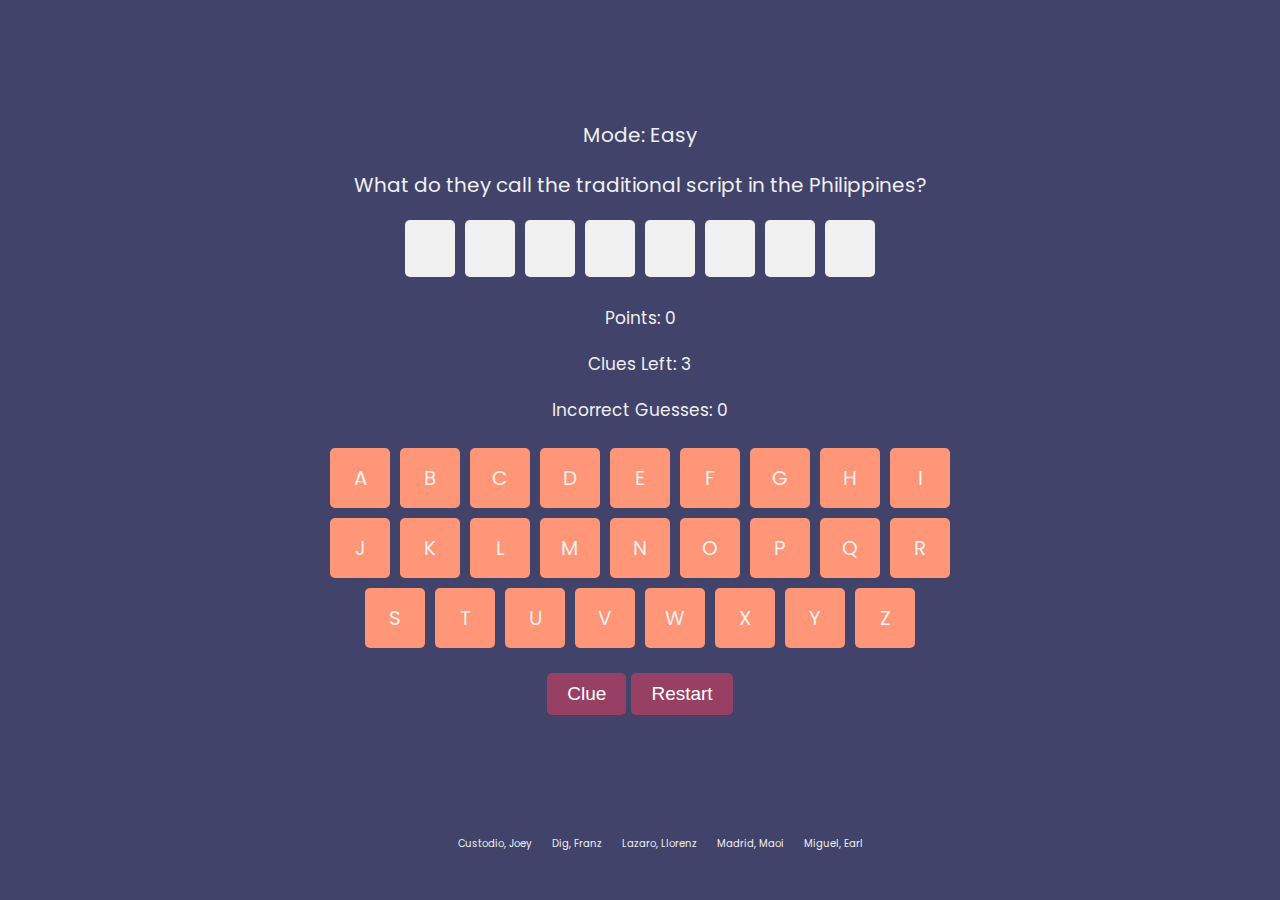
==== index.html @ 13a61068 "Add files via upload" ====
<!DOCTYPE html>
<html lang="en">
<head>
    <meta charset="UTF-8">
    <meta name="viewport" content="width=device-width, initial-scale=1.0">
    <title>Hangaroo</title>
    <link rel="stylesheet" href="styletest.css">
</head>
<body>
    <div id="container">
        <div id="mode">Mode: <span id="gameMode">Easy</span></div>
        <div id="question"></div>
        <div id="word"></div>
        <div id="points">Points: <span id="score">0</span></div>
        <div id="clues">Clues Left: <span id="cluesLeft">3</span></div>
        <div id="incorrectGuesses">Incorrect Guesses: <span id="incorrectCount">0</span></div>
        <div id="alphabet">
            <div class="row">
                <!-- Add buttons for the first row of alphabet -->
            </div>
            <div class="row">
                <!-- Add buttons for the second row of alphabet -->
            </div>
            <div class="row">
                <!-- Add buttons for the third row of alphabet -->
            </div>
        </div>
        <button id="clueBtn">Clue</button>
        <button id="restartBtn">Restart</button>
    </div>
    <script src="scripttest.js"></script>
    <footer>
        <div class="footer-content">
            <ul class="members">
                <li>Custodio, Joey</li>
                <li>Dig, Franz</li>
                <li>Lazaro, Llorenz</li>
                <li>Madrid, Maoi</li>
                <li>Miguel, Earl</li>
        </div>
    </footer>
</body>
</html>
---- styletest.css ----
@import url('https://fonts.googleapis.com/css2?family=Poppins&family=Zen+Maru+Gothic:wght@700&display=swap');

body {
    font-family: Poppins;
    background: #41436a;
    font-size: 20px;
}

#container {
    text-align: center;
    margin-top: 120px;

}


#mode, #question, #points, #clues, #mode, #incorrectGuesses {
    margin-top: 20px;
    color: #f0f0f0;
}

#points, #clues, #incorrectGuesses {
    font-size: 17px;
}

#clueBtn {
    margin-top: 10px;
}

#word {
    margin-top: 20px;
}

.box {
    display: inline-block;
    width: 50px;
    height: 50px;
    border: transparent;
    background: #f0f0f0;
    border-radius: 5px;
    padding-top: 7px;
    margin: 0 5px;
    align-content: center;
    text-align: center;
    white-space: nowrap; /* Prevent text from wrapping */
    overflow: hidden; /* Hide overflow text */
}

footer{
    position: absolute;
    bottom: 0;
    left: 0;
    right: 0;
    height: auto;
    width: 100vw;
    padding-top: 40px;
}

.footer-content{
    display: flex;
    align-items: center;
    justify-content: center;
    flex-direction: column;
    text-align: center;
}

.members{
    list-style: none;
    display: flex;
    align-items: center;
    justify-content: center;
    margin: 1rem 0 3rem 0;
}

.members li{
    margin: 0 10px;
    color: #f0f0f0;
    font-size: 10px;
}
/* Update styles for the alphabet buttons */
#alphabet {
    text-align: center; /* Align content at the center */
    margin-top: 20px;
}

#alphabet .row {
    display: flex; /* Use flexbox for rows */
    justify-content: center; /* Center align items in rows */
}

#alphabet button {
    background-color: #fe9677;
    color: #f0f0f0;
    font-size: 20px;
    font-family: Poppins;
    width: 60px;
    height: 60px;
    padding: 10px 15px;
    margin: 5px;
    border: none;
    cursor: pointer;
    border-radius: 5px;
    transition: background-color 0.3s;
}

#alphabet button:hover {
    transform: translateY(-5px);
    background-color: #FF7E56;
    
}
/* CSS for clue and restart buttons */
#clueBtn, #restartBtn {
    background-color: #984063;
    font-size: 19px;
    color: #fff;
    padding: 10px 20px;
    margin-top: 20px;
    border: none;
    border-radius: 5px;
    cursor: pointer;
    transition: background-color 0.3s;
}

#clueBtn:hover, #restartBtn:hover {
    background-color: #f64668;
}

/* CSS for highlighting clues */
#alphabet button.clue-highlight {
    background-color: #F98749; /* color for highlighted clues */
    color: #fff;
}


#alphabet button.used {
    background-color: #BF7B66; /*for used letters */
    color: #fff; /* White text color for used letters */
}
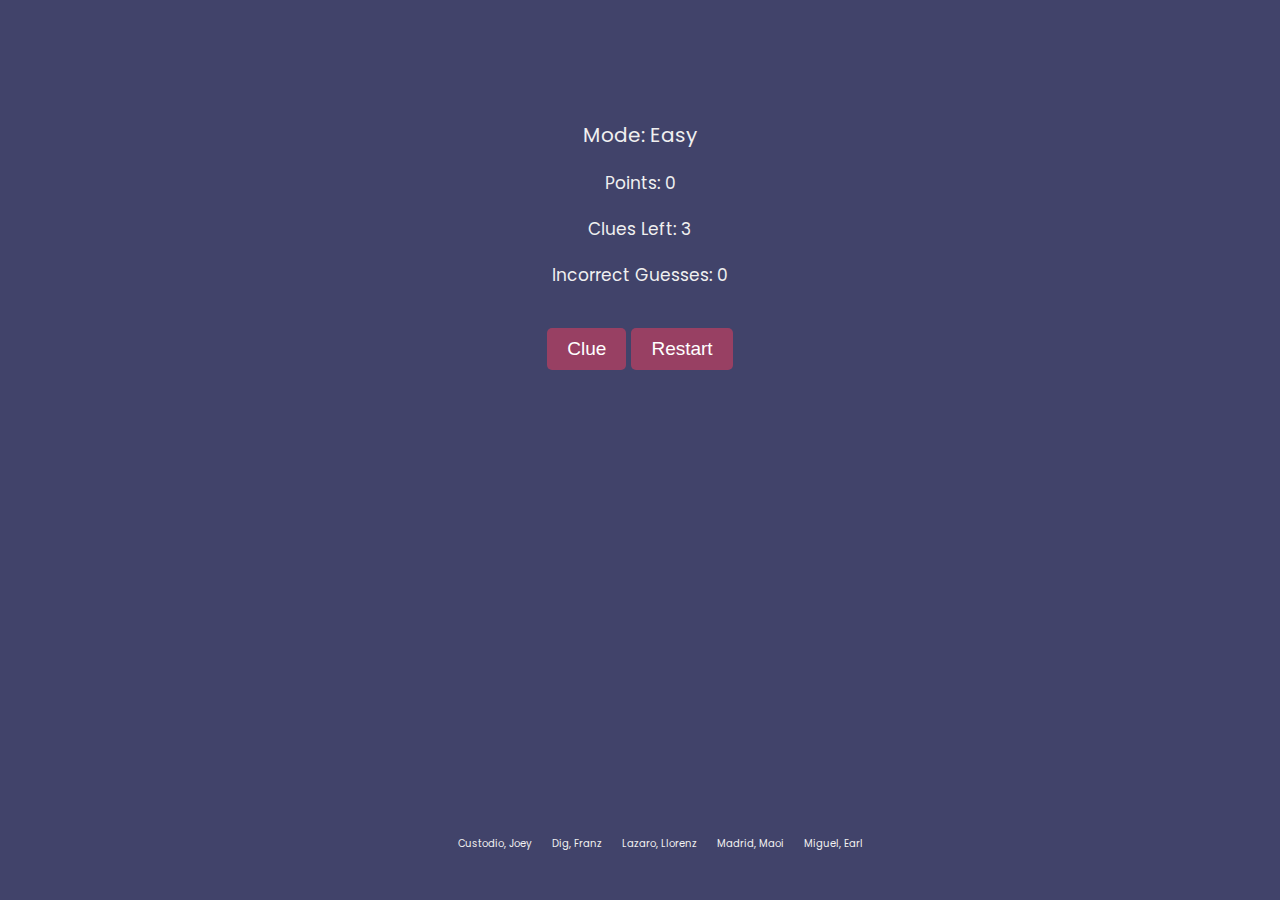
==== commit 8c7de486: "Update index.html" ====
--- a/index.html
+++ b/index.html
@@ -8,6 +8,7 @@
 </head>
 <body>
     <div id="container">
+        <div><h1 id="noclues"></h1></div> <!-- Miguel, Earl -->
         <div id="mode">Mode: <span id="gameMode">Easy</span></div>
         <div id="question"></div>
         <div id="word"></div>
@@ -40,4 +41,4 @@
         </div>
     </footer>
 </body>
-</html>+</html>
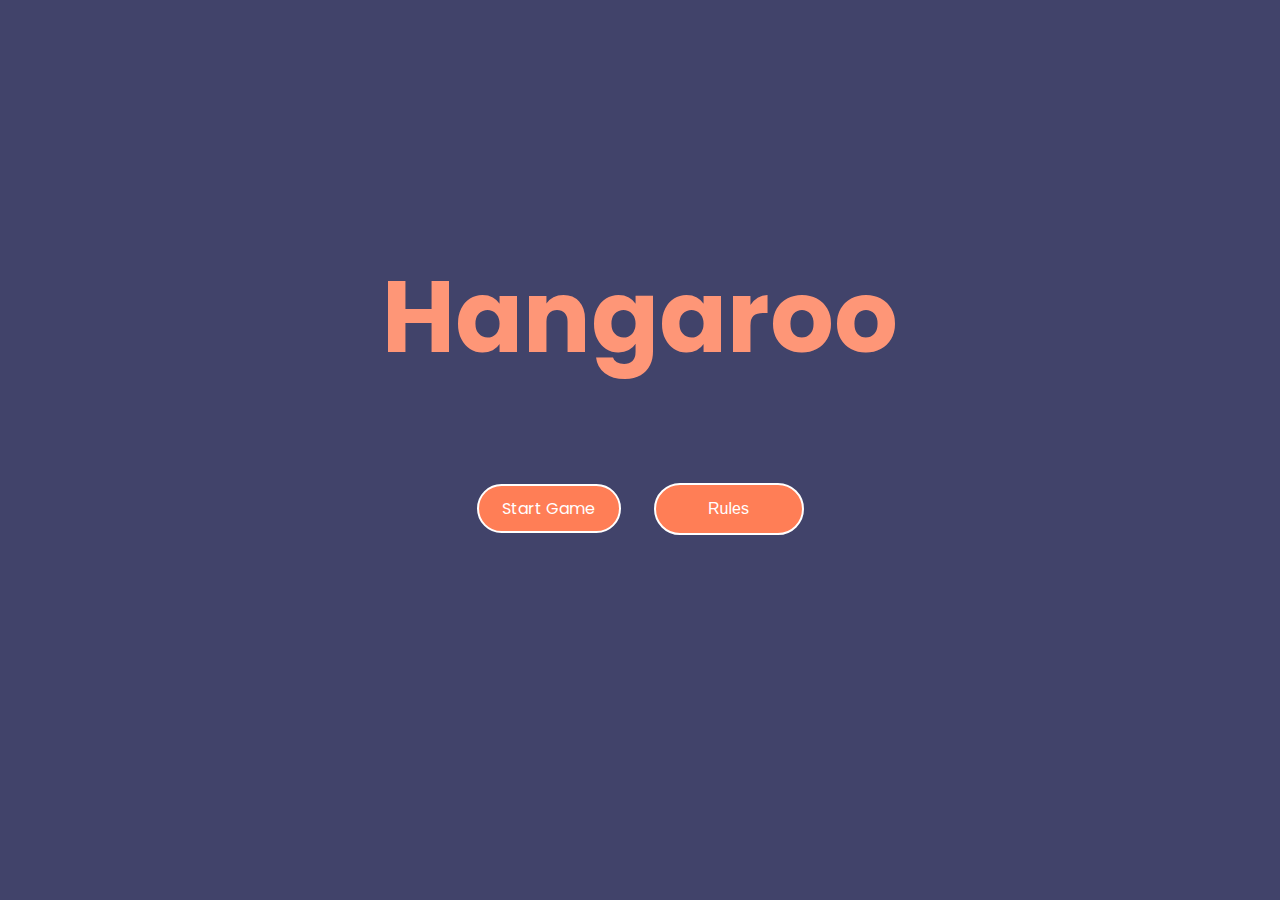
==== commit ece118df: "Update index.html" ====
--- a/index.html
+++ b/index.html
@@ -4,41 +4,133 @@
     <meta charset="UTF-8">
     <meta name="viewport" content="width=device-width, initial-scale=1.0">
     <title>Hangaroo</title>
-    <link rel="stylesheet" href="styletest.css">
+    <style>
+        @import url('https://fonts.googleapis.com/css2?family=Poppins&family=Zen+Maru+Gothic:wght@700&display=swap');
+
+        body {
+            font-family: Poppins;
+            display: flex;
+            align-items: center;
+            background: #41436a;
+            justify-content: center;
+            height: 80vh;
+            margin: 0;
+        }
+
+        .container {
+            text-align: center;
+            font-family: Poppins;
+            font-size: 50px;
+            color: #fe9677;
+        }
+        
+
+        .button {
+            display: inline-block;
+            padding: 10px 20px;
+            font-size: 16px;
+            width: 100px;
+            text-align: center;
+            text-decoration: none;
+            background-color: #FF7E56;
+            color: white;
+            border: 2px solid #ffffff;
+            border-radius: 30px;
+            cursor: pointer;
+            margin: 10px;
+        }
+
+        .button1 {
+            display: inline-block;
+            padding: 15px 30px;
+            font-size: 16px;
+            width: 150px;
+            text-align: center;
+            text-decoration: none;
+            background-color: #FF7E56;
+            color: white;
+            border: 2px solid #ffffff;
+            border-radius: 30px;
+            cursor: pointer;
+            margin: 10px;
+        }
+
+        .button:hover, .button1:hover{
+            background-color: #4dac4d; 
+        }
+
+         
+
+            #rulesPopup {
+          display: none;
+          position: fixed;
+          top: 50%;
+          left: 50%;
+          transform: translate(-50%, -50%);
+           width: 360px;
+            padding: 20px;
+           background-color: #fff;
+         border: 2.5px solid #000;
+         border-radius: 10px;
+        box-shadow: 0 0 10px rgba(0, 0, 0, 0.3);
+          z-index: 2;
+         }
+
+      #rulesPopup h2 {
+     font-size: 30px;
+     margin-bottom: 10px;
+     }
+
+      #closeBtn {
+     cursor: pointer;
+     position: absolute;
+     top: -15px;
+     right: 5px;
+     font-size: 50px;
+     } 
+
+        @media (max-width: 600px) {
+       .container {
+        font-size: 30px;
+        }
+
+        .button {
+        font-size: 14px;
+        }
+        }
+
+    </style>
 </head>
 <body>
-    <div id="container">
-        <div><h1 id="noclues"></h1></div> <!-- Miguel, Earl -->
-        <div id="mode">Mode: <span id="gameMode">Easy</span></div>
-        <div id="question"></div>
-        <div id="word"></div>
-        <div id="points">Points: <span id="score">0</span></div>
-        <div id="clues">Clues Left: <span id="cluesLeft">3</span></div>
-        <div id="incorrectGuesses">Incorrect Guesses: <span id="incorrectCount">0</span></div>
-        <div id="alphabet">
-            <div class="row">
-                <!-- Add buttons for the first row of alphabet -->
-            </div>
-            <div class="row">
-                <!-- Add buttons for the second row of alphabet -->
-            </div>
-            <div class="row">
-                <!-- Add buttons for the third row of alphabet -->
-            </div>
-        </div>
-        <button id="clueBtn">Clue</button>
-        <button id="restartBtn">Restart</button>
+    <div class="container">
+    <h1>Hangaroo</h1>
+    <a href="game.html" class="button">Start Game</a>
+    <button id="ruleBtn" class="button1">Rules</button>
     </div>
-    <script src="scripttest.js"></script>
-    <footer>
-        <div class="footer-content">
-            <ul class="members">
-                <li>Custodio, Joey</li>
-                <li>Dig, Franz</li>
-                <li>Lazaro, Llorenz</li>
-                <li>Madrid, Maoi</li>
-                <li>Miguel, Earl</li>
-        </div>
-    </footer>
+		<!-- Add the rules pop-up -->
+<div id="rulesPopup">
+    <span id="closeBtn">&times;</span>
+    <h2>Rules</h2>
+    <p>1. Guess the word correctly to earn 10 points.</p>
+    <p>2. Each incorrect guess will decrease your lives by 1.</p>
+	<p>3. You have 3 clues and each clue costs 25 points each. </p>
+    <p>4. Use clues wisely to reveal consonants or vowels.</p>
+    <p>5. Answer 10 questions to advance to the next difficulty level.</p>
+	<p>6. 3 INCORRECT guesses = GAME OVER!</p>
+</div>
+
+<div class="container">
+</div>
+
+<script>
+    document.getElementById('ruleBtn').addEventListener('click', function() {
+        document.getElementById('rulesPopup').style.display = 'block';
+    });
+
+    document.getElementById('closeBtn').addEventListener('click', function() {
+        document.getElementById('rulesPopup').style.display = 'none';
+    });
+</script>
+
 </body>
 </html>
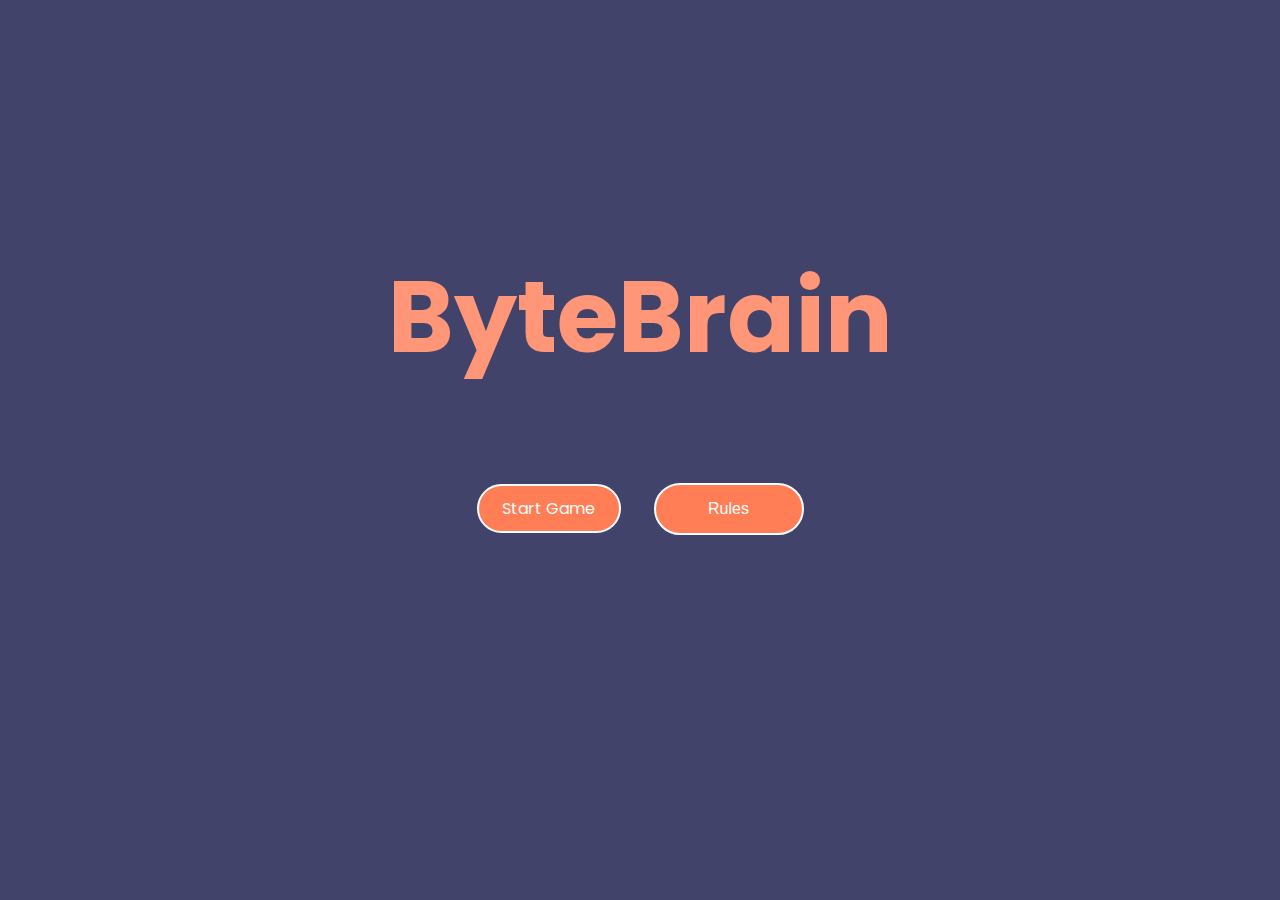
==== commit 7170d95d: "Update index.html" ====
--- a/index.html
+++ b/index.html
@@ -3,7 +3,7 @@
 <head>
     <meta charset="UTF-8">
     <meta name="viewport" content="width=device-width, initial-scale=1.0">
-    <title>Hangaroo</title>
+    <title>ByteBrain</title>
     <style>
         @import url('https://fonts.googleapis.com/css2?family=Poppins&family=Zen+Maru+Gothic:wght@700&display=swap');
 
@@ -103,7 +103,7 @@
 </head>
 <body>
     <div class="container">
-    <h1>Hangaroo</h1>
+    <h1>ByteBrain</h1>
     <a href="game.html" class="button">Start Game</a>
     <button id="ruleBtn" class="button1">Rules</button>
     </div>
